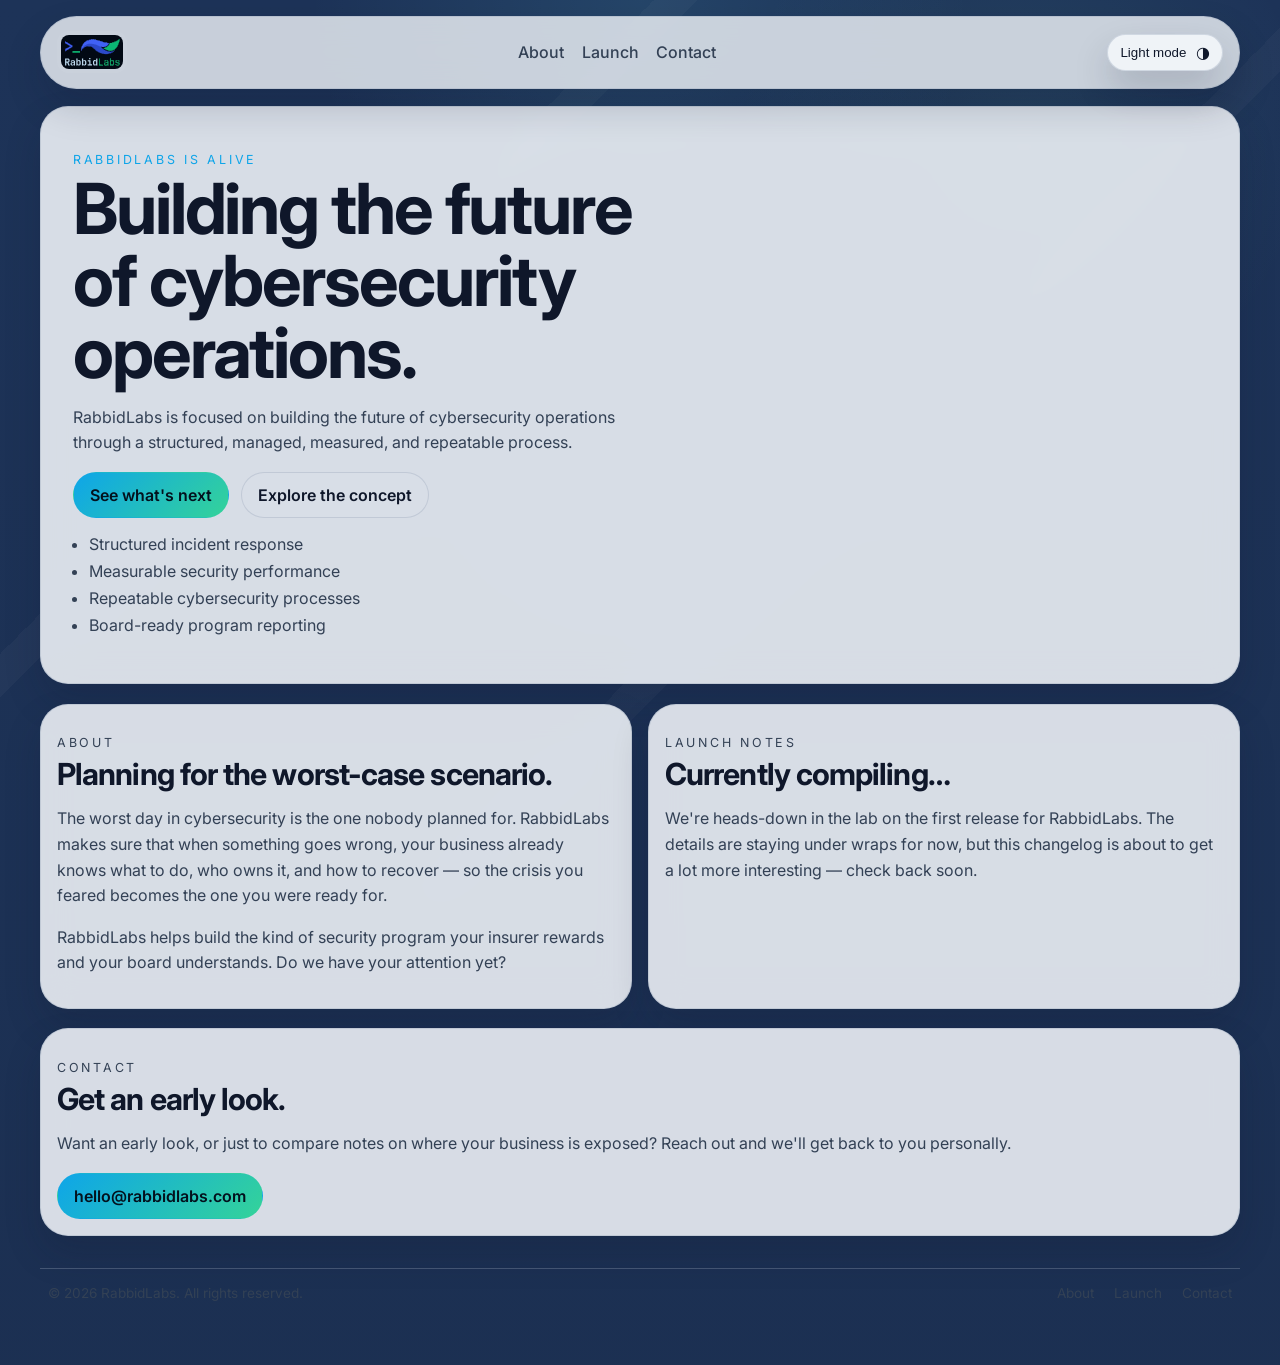
==== index.html @ acf6e3bd "Images added" ====
<!DOCTYPE html>
<html lang="en">
  <head>
    <!-- Google Tag Manager -->
    <script>(function(w,d,s,l,i){w[l]=w[l]||[];w[l].push({'gtm.start':
    new Date().getTime(),event:'gtm.js'});var f=d.getElementsByTagName(s)[0],
    j=d.createElement(s),dl=l!='dataLayer'?'&l='+l:'';j.async=true;j.src=
    'https://www.googletagmanager.com/gtm.js?id='+i+dl;f.parentNode.insertBefore(j,f);
    })(window,document,'script','dataLayer','GTM-5QXM7N29');</script>
    <!-- End Google Tag Manager -->

    <meta charset="UTF-8" />
    <meta name="viewport" content="width=device-width, initial-scale=1.0" />

    <!-- Primary Meta Tags -->
    <title>RabbidLabs | Cybersecurity Operations Consulting</title>
    <meta name="title" content="RabbidLabs | Cybersecurity Operations Consulting" />
    <meta name="description" content="RabbidLabs helps businesses build structured, measurable, and repeatable cybersecurity programs — so when something goes wrong, your team already knows what to do." />
    <meta name="author" content="RabbidLabs" />
    <meta name="robots" content="index, follow" />
    <link rel="canonical" href="https://www.rabbidlabs.com/" />
    <link rel="sitemap" type="application/xml" href="/sitemap.xml" />
    <meta name="theme-color" content="#04070f" />

    <!-- Open Graph / Social Sharing -->
    <meta property="og:type" content="website" />
    <meta property="og:url" content="https://www.rabbidlabs.com/" />
    <meta property="og:site_name" content="RabbidLabs" />
    <meta property="og:title" content="RabbidLabs | Cybersecurity Operations Consulting" />
    <meta property="og:description" content="RabbidLabs helps businesses build structured, measurable, and repeatable cybersecurity programs — so when something goes wrong, your team already knows what to do." />
    <meta property="og:image" content="https://www.rabbidlabs.com/web-app-manifest-512x512.png" />
    <meta property="og:image:alt" content="RabbidLabs logo" />

    <!-- Twitter Card -->
    <meta name="twitter:card" content="summary_large_image" />
    <meta name="twitter:url" content="https://www.rabbidlabs.com/" />
    <meta name="twitter:title" content="RabbidLabs | Cybersecurity Operations Consulting" />
    <meta name="twitter:description" content="RabbidLabs helps businesses build structured, measurable, and repeatable cybersecurity programs — so when something goes wrong, your team already knows what to do." />
    <meta name="twitter:image" content="https://www.rabbidlabs.com/web-app-manifest-512x512.png" />

    <!-- Favicon -->
    <link rel="icon" href="/favicon.ico" sizes="16x16 32x32 48x48" />
    <link rel="icon" type="image/svg+xml" href="/favicon.svg" sizes="any" />
    <link rel="icon" type="image/png" href="/favicon-96x96.png" sizes="96x96" />
    <link rel="apple-touch-icon" href="/apple-touch-icon.png" sizes="180x180" />
    <link rel="manifest" href="/site.webmanifest" />

    <!-- Fonts -->
    <link rel="preconnect" href="https://fonts.googleapis.com" />
    <link rel="preconnect" href="https://fonts.gstatic.com" crossorigin />
    <link
      href="https://fonts.googleapis.com/css2?family=Inter:wght@400;500;600;700;800&display=swap"
      rel="stylesheet"
    />
    <link rel="stylesheet" href="styles.css" />

    <!-- Structured Data: Organization -->
    <script type="application/ld+json">
    {
      "@context": "https://schema.org",
      "@type": "Organization",
      "name": "RabbidLabs",
      "url": "https://www.rabbidlabs.com",
      "logo": "https://www.rabbidlabs.com/web-app-manifest-512x512.png",
      "description": "RabbidLabs helps businesses build structured, measurable, and repeatable cybersecurity programs so they are ready when it matters most.",
      "email": "hello@rabbidlabs.com",
      "contactPoint": {
        "@type": "ContactPoint",
        "email": "hello@rabbidlabs.com",
        "contactType": "customer support"
      }
    }
    </script>

    <!-- Structured Data: WebSite (enables sitelinks search box eligibility) -->
    <script type="application/ld+json">
    {
      "@context": "https://schema.org",
      "@type": "WebSite",
      "name": "RabbidLabs",
      "url": "https://www.rabbidlabs.com"
    }
    </script>
  </head>
  <body>
    <!-- Google Tag Manager (noscript) -->
    <noscript><iframe src="https://www.googletagmanager.com/ns.html?id=GTM-5QXM7N29"
    height="0" width="0" style="display:none;visibility:hidden"></iframe></noscript>
    <!-- End Google Tag Manager (noscript) -->

    <div class="site-shell">
      <header class="topbar" id="topbar">
        <a class="brand" href="#home" aria-label="RabbidLabs home">
          <img src="images/logos/Logo.svg" alt="RabbidLabs logo" class="brand-mark" width="42" height="42" />
        </a>

        <nav class="nav-links" aria-label="Main navigation">
          <a href="#about">About</a>
          <a href="#launch">Launch</a>
          <a href="#contact">Contact</a>
        </nav>

        <button id="themeToggle" class="theme-toggle" type="button" aria-label="Toggle color theme">
          <span class="theme-label">Dark mode</span>
          <span class="theme-icon" aria-hidden="true">🌙</span>
        </button>
      </header>

      <main>
        <section class="hero card" id="home" aria-labelledby="hero-heading">
          <div class="hero-copy">
            <p class="eyebrow">RabbidLabs Is Alive</p>
            <h1 id="hero-heading">Building the future of cybersecurity operations.</h1>
            <p class="lede">
              RabbidLabs is focused on building the future of cybersecurity operations
              through a structured, managed, measured, and repeatable process.
            </p>
            <div class="hero-actions">
              <a class="button primary" href="#launch">See what's next</a>
              <a class="button secondary" href="#about">Explore the concept</a>
            </div>
            <ul class="feature-list">
              <li>Structured incident response</li>
              <li>Measurable security performance</li>
              <li>Repeatable cybersecurity processes</li>
              <li>Board-ready program reporting</li>
            </ul>
          </div>
        </section>

        <section class="grid two-up">
          <article class="card panel" id="about" aria-labelledby="about-heading">
            <p class="eyebrow">About</p>
            <h2 id="about-heading">Planning for the worst-case scenario.</h2>
            <p>
              The worst day in cybersecurity is the one nobody planned for. RabbidLabs makes sure that when something goes wrong, your business already knows what to do, who owns it, and how to recover — so the crisis you feared becomes the one you were ready for.
            </p>
            <p>
              RabbidLabs helps build the kind of security program your insurer rewards and your board understands. Do we have your attention yet?
            </p>
          </article>

          <article class="card panel" id="launch" aria-labelledby="launch-heading">
            <p class="eyebrow">Launch notes</p>
            <h2 id="launch-heading">Currently compiling&hellip;</h2>
            <p>
              We're heads-down in the lab on the first release for RabbidLabs. The details are staying under wraps for now, but this changelog is about to get a lot more interesting — check back soon.
            </p>
          </article>
        </section>

        <section class="card contact-card" id="contact" aria-labelledby="contact-heading">
          <p class="eyebrow">Contact</p>
          <h2 id="contact-heading">Get an early look.</h2>
          <p>
            Want an early look, or just to compare notes on where your business is exposed? Reach out and we'll get back to you personally.
          </p>
          <a class="button primary" href="mailto:hello@rabbidlabs.com">hello@rabbidlabs.com</a>
        </section>
      </main>

      <footer class="site-footer" aria-label="Site footer">
        <p>&copy; <span id="footer-year"></span> RabbidLabs. All rights reserved.</p>
        <nav aria-label="Footer navigation">
          <a href="#about">About</a>
          <a href="#launch">Launch</a>
          <a href="mailto:hello@rabbidlabs.com">Contact</a>
        </nav>
      </footer>
    </div>

    <script src="script.js"></script>
    <script>document.getElementById("footer-year").textContent = new Date().getFullYear();</script>
  </body>
</html>
---- styles.css ----
:root {
  color-scheme: dark;
  --bg: #04070f;
  --panel: rgba(9, 13, 22, 0.80);
  --panel-strong: rgba(14, 20, 33, 0.94);
  --border: rgba(143, 160, 188, 0.18);
  --text: #edf3ff;
  --muted: #aebad4;
  --accent: #6ee7ff;
  --accent-2: #86f4c5;
  --shadow: 0 18px 40px rgba(0, 0, 0, 0.35);
}

:root[data-theme="light"] {
  color-scheme: light;
  --bg: #1d3358;
  --panel: rgba(232, 236, 242, 0.92);
  --panel-strong: rgba(240, 244, 248, 0.98);
  --border: rgba(148, 163, 184, 0.35);
  --text: #0f172a;
  --muted: #334155;
  --accent: #0ea5e9;
  --accent-2: #34d399;
  --shadow: 0 18px 36px rgba(15, 23, 42, 0.18);
}

* { box-sizing: border-box; }
html { scroll-behavior: smooth; }

body {
  margin: 0;
  font-family: "Inter", Arial, sans-serif;
  color: var(--text);
  background:
    radial-gradient(circle at top, rgba(110, 231, 255, 0.10), transparent 22%),
    radial-gradient(circle at 80% 10%, rgba(134, 244, 197, 0.08), transparent 18%),
    linear-gradient(180deg, var(--bg) 0%, color-mix(in srgb, var(--bg) 88%, #111827 12%) 100%);
  min-height: 100vh;
}

body::before {
  content: "";
  position: fixed;
  inset: 0;
  background:
    linear-gradient(135deg, transparent 0 30%, rgba(255,255,255,0.035) 30% 32%, transparent 32% 60%, rgba(255,255,255,0.032) 60% 62%, transparent 62%),
    radial-gradient(circle at 50% 50%, rgba(110, 231, 255, 0.03), transparent 35%);
  pointer-events: none;
  opacity: 0.9;
}

.site-shell { position: relative; z-index: 1; width: min(1200px, calc(100vw - 2rem)); margin: 0 auto; padding-bottom: 3rem; }
.topbar {
  position: sticky;
  top: 0;
  z-index: 10;
  display: flex;
  align-items: center;
  justify-content: space-between;
  gap: 1rem;
  margin-top: 1rem;
  padding: 0.9rem 1rem;
  border: 1px solid var(--border);
  border-radius: 999px;
  background: color-mix(in srgb, var(--panel) 92%, transparent);
  backdrop-filter: blur(14px);
  box-shadow: var(--shadow);
  transition: transform 180ms ease, background 180ms ease, border-color 180ms ease;
}

body.scrolled .topbar { transform: translateY(4px); border-color: color-mix(in srgb, var(--border) 70%, transparent); }

.brand, .nav-links a, .button { text-decoration: none; }
.brand {
  display: inline-flex; align-items: center; gap: 0.75rem;
  color: var(--text); font-weight: 700; letter-spacing: -0.02em;
}
.brand-mark { height: 42px; width: auto; border-radius: 12px; background: rgba(255,255,255,0.04); padding: 4px; }
.nav-links { display: flex; gap: 1.1rem; align-items: center; }
.nav-links a { color: var(--muted); font-weight: 500; transition: color 150ms ease; }
.nav-links a:hover { color: var(--text); }

.theme-toggle {
  display: inline-flex; align-items: center; gap: 0.6rem;
  border: 1px solid var(--border); border-radius: 999px;
  padding: 0.5rem 0.75rem; background: var(--panel-strong); color: var(--text); cursor: pointer; box-shadow: var(--shadow);
}
.theme-icon { font-size: 1rem; }

main { display: grid; gap: 1.2rem; padding-top: 1.1rem; }
.card, .panel {
  border: 1px solid var(--border); border-radius: 28px;
  background: var(--panel); box-shadow: var(--shadow); backdrop-filter: blur(16px);
}
.hero { display: grid; grid-template-columns: 1.1fr 0.9fr; gap: 1.15rem; padding: 1rem; }
.hero-copy, .hero-panel { padding: 1rem; }
.eyebrow { text-transform: uppercase; letter-spacing: 0.22em; font-size: 0.78rem; color: var(--accent); margin-bottom: 0.4rem; }
h1, h2 { margin: 0 0 0.65rem; letter-spacing: -0.03em; line-height: 1.02; }
h1 { font-size: clamp(2.4rem, 7vw, 4.4rem); }
h2 { font-size: clamp(1.35rem, 4vw, 1.9rem); }
.lede, .panel p, .contact-card p { color: var(--muted); line-height: 1.6; }
.hero-actions { display: flex; flex-wrap: wrap; gap: 0.75rem; margin-top: 1rem; }
.button { display: inline-flex; align-items: center; justify-content: center; padding: 0.75rem 1rem; border-radius: 999px; font-weight: 600; border: 1px solid transparent; transition: transform 150ms ease, opacity 150ms ease; }
.button:hover { transform: translateY(-1px); }
.button.primary { color: #03111d; background: linear-gradient(135deg, var(--accent), var(--accent-2)); }
.button.secondary { color: var(--text); border-color: var(--border); background: rgba(255,255,255,0.04); }
.feature-list { display: grid; gap: 0.45rem; padding-left: 1rem; color: var(--muted); margin-top: 1rem; }
.hero-panel { display: grid; gap: 1rem; align-content: center; }
.hero-logo { width: 100%; max-width: 320px; justify-self: center; border-radius: 24px; background: rgba(255,255,255,0.04); padding: 0.75rem; border: 1px solid var(--border); }
.mini-card { padding: 0.9rem; border-radius: 18px; border: 1px solid var(--border); background: linear-gradient(145deg, color-mix(in srgb, var(--panel-strong) 85%, transparent), rgba(255,255,255,0.03)); }
.mini-card p { margin: 0 0 0.35rem; color: var(--accent); text-transform: uppercase; font-size: 0.78rem; letter-spacing: 0.18em; }
.mini-card strong { display: block; font-size: 1.05rem; margin-bottom: 0.2rem; }
.mini-card span { color: var(--muted); font-size: 0.95rem; }
.grid.two-up { display: grid; grid-template-columns: repeat(2, 1fr); gap: 1rem; }
.panel { padding: 1rem; }
.contact-card { padding: 1rem; }

@keyframes card-highlight {
  0%   { background: var(--panel); box-shadow: var(--shadow); }
  25%  { background: color-mix(in srgb, var(--accent) 18%, var(--panel));
         box-shadow: 0 0 0 2px color-mix(in srgb, var(--accent) 55%, transparent), var(--shadow); }
  100% { background: var(--panel); box-shadow: var(--shadow); }
}

.card.highlight { animation: card-highlight 2s ease-out; }

#about, #launch, #contact { scroll-margin-top: 6rem; }

.site-footer {
  display: flex;
  align-items: center;
  justify-content: space-between;
  flex-wrap: wrap;
  gap: 0.75rem;
  margin-top: 2rem;
  padding: 1rem 0.5rem;
  border-top: 1px solid var(--border);
  color: var(--muted);
  font-size: 0.85rem;
}
.site-footer p { margin: 0; }
.site-footer nav { display: flex; gap: 1.25rem; }
.site-footer nav a { color: var(--muted); text-decoration: none; transition: color 150ms ease; }
.site-footer nav a:hover { color: var(--text); }

@media (max-width: 980px) { .hero, .grid.two-up { grid-template-columns: 1fr; } }
@media (max-width: 760px) {
  .topbar { flex-wrap: wrap; border-radius: 24px; }
  .nav-links { width: 100%; justify-content: space-between; order: 3; }
  .theme-label { display: none; }
}
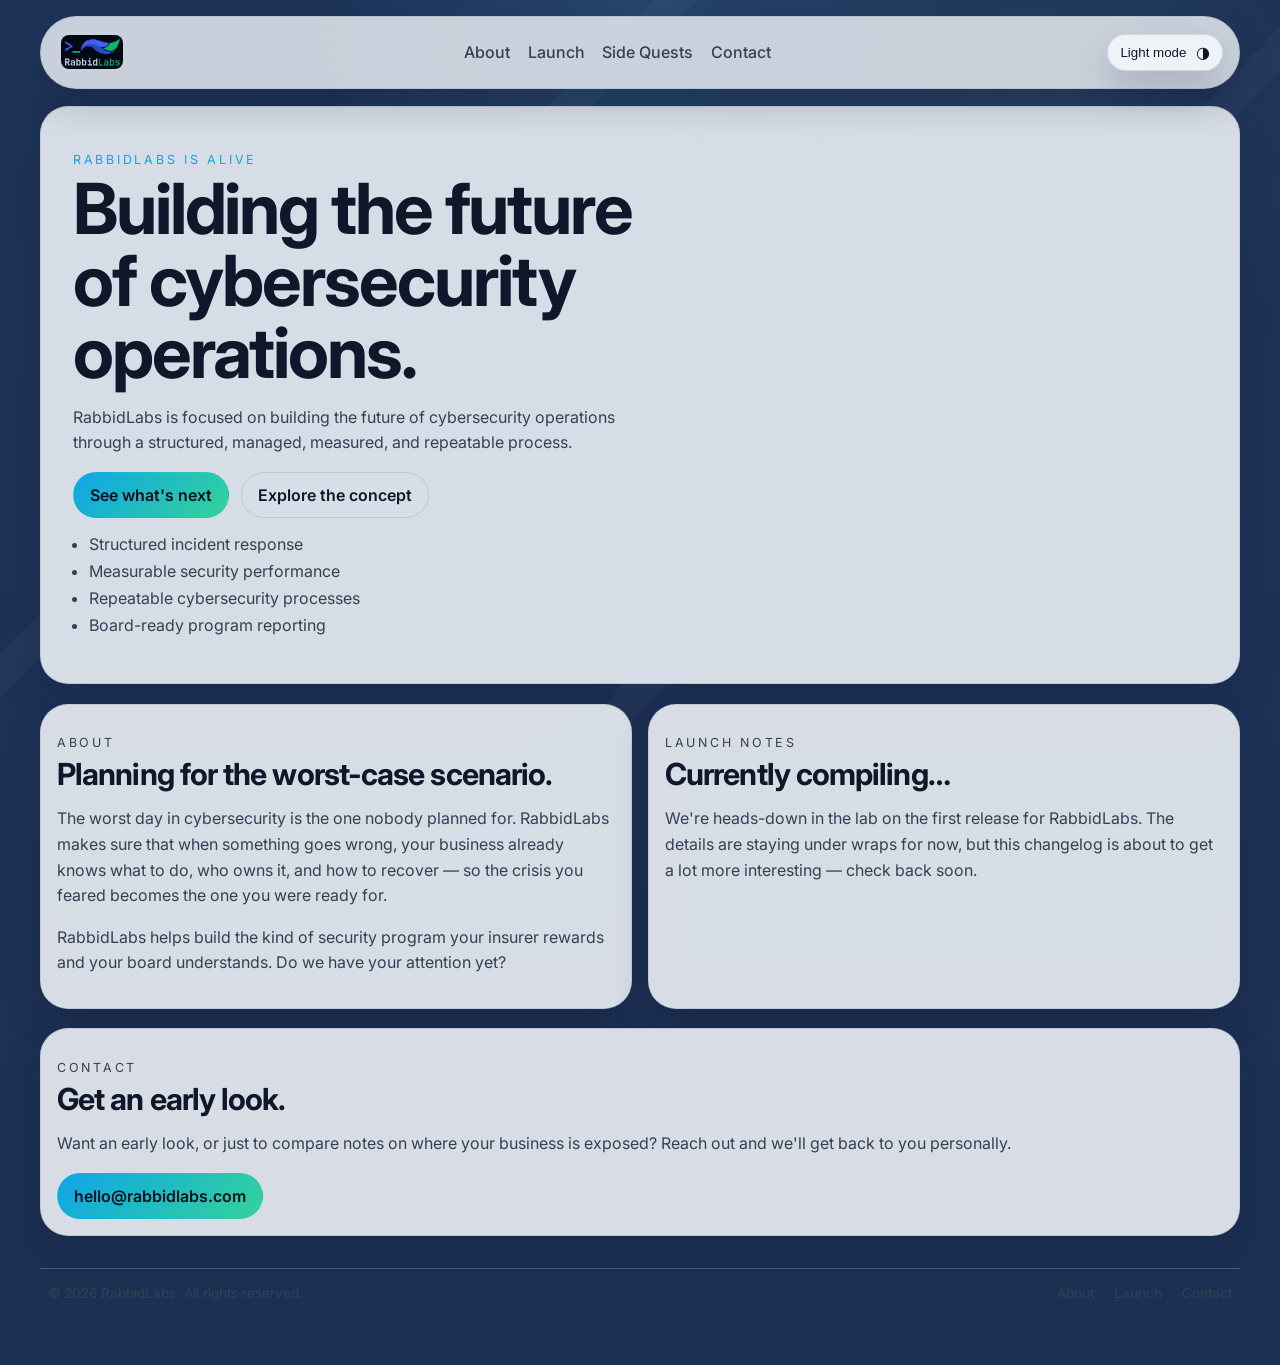
==== commit 25418a6c: "added the side quests" ====
--- a/index.html
+++ b/index.html
@@ -13,8 +13,8 @@
     <meta name="viewport" content="width=device-width, initial-scale=1.0" />
 
     <!-- Primary Meta Tags -->
-    <title>RabbidLabs | Cybersecurity Operations Consulting</title>
-    <meta name="title" content="RabbidLabs | Cybersecurity Operations Consulting" />
+    <title>RabbidLabs | Cybersecurity Operations SaaS</title>
+    <meta name="title" content="RabbidLabs | Cybersecurity Operations SaaS" />
     <meta name="description" content="RabbidLabs helps businesses build structured, measurable, and repeatable cybersecurity programs — so when something goes wrong, your team already knows what to do." />
     <meta name="author" content="RabbidLabs" />
     <meta name="robots" content="index, follow" />
@@ -26,7 +26,7 @@
     <meta property="og:type" content="website" />
     <meta property="og:url" content="https://www.rabbidlabs.com/" />
     <meta property="og:site_name" content="RabbidLabs" />
-    <meta property="og:title" content="RabbidLabs | Cybersecurity Operations Consulting" />
+    <meta property="og:title" content="RabbidLabs | Cybersecurity Operations SaaS" />
     <meta property="og:description" content="RabbidLabs helps businesses build structured, measurable, and repeatable cybersecurity programs — so when something goes wrong, your team already knows what to do." />
     <meta property="og:image" content="https://www.rabbidlabs.com/web-app-manifest-512x512.png" />
     <meta property="og:image:alt" content="RabbidLabs logo" />
@@ -34,7 +34,7 @@
     <!-- Twitter Card -->
     <meta name="twitter:card" content="summary_large_image" />
     <meta name="twitter:url" content="https://www.rabbidlabs.com/" />
-    <meta name="twitter:title" content="RabbidLabs | Cybersecurity Operations Consulting" />
+    <meta name="twitter:title" content="RabbidLabs | Cybersecurity Operations SaaS" />
     <meta name="twitter:description" content="RabbidLabs helps businesses build structured, measurable, and repeatable cybersecurity programs — so when something goes wrong, your team already knows what to do." />
     <meta name="twitter:image" content="https://www.rabbidlabs.com/web-app-manifest-512x512.png" />
 
@@ -43,6 +43,9 @@
     <link rel="icon" type="image/svg+xml" href="/favicon.svg" sizes="any" />
     <link rel="icon" type="image/png" href="/favicon-96x96.png" sizes="96x96" />
     <link rel="apple-touch-icon" href="/apple-touch-icon.png" sizes="180x180" />
+    <meta name="apple-mobile-web-app-title" content="RabbidLabs" />
+    <meta name="apple-mobile-web-app-capable" content="yes" />
+    <meta name="apple-mobile-web-app-status-bar-style" content="black-translucent" />
     <link rel="manifest" href="/site.webmanifest" />
 
     <!-- Fonts -->
@@ -97,6 +100,7 @@
         <nav class="nav-links" aria-label="Main navigation">
           <a href="#about">About</a>
           <a href="#launch">Launch</a>
+          <a href="side-quests.html">Side Quests</a>
           <a href="#contact">Contact</a>
         </nav>
 
--- a/styles.css
+++ b/styles.css
@@ -79,6 +79,7 @@
 .nav-links { display: flex; gap: 1.1rem; align-items: center; }
 .nav-links a { color: var(--muted); font-weight: 500; transition: color 150ms ease; }
 .nav-links a:hover { color: var(--text); }
+.nav-links a[aria-current="page"] { color: var(--text); font-weight: 600; }
 
 .theme-toggle {
   display: inline-flex; align-items: center; gap: 0.6rem;
@@ -124,7 +125,36 @@
 
 .card.highlight { animation: card-highlight 2s ease-out; }
 
-#about, #launch, #contact { scroll-margin-top: 6rem; }
+#about, #launch, #contact, #rabbidbracket { scroll-margin-top: 6rem; }
+
+/* Side Quests */
+.hero.single { grid-template-columns: 1fr; }
+.quest-card { display: grid; gap: 0.9rem; padding: 1.4rem 1rem; }
+.quest-card p { color: var(--muted); line-height: 1.6; margin: 0; }
+.quest-head { display: flex; align-items: center; flex-wrap: wrap; gap: 0.9rem; }
+.quest-mark {
+  height: 58px; width: auto; padding: 0.5rem 0.6rem;
+  border: 1px solid var(--border); border-radius: 18px; background: rgba(255, 255, 255, 0.04);
+}
+.quest-title { display: grid; gap: 0.1rem; margin-right: auto; }
+.quest-title .eyebrow, .quest-title h2 { margin: 0; }
+.badge {
+  display: inline-flex; align-items: center; gap: 0.4rem;
+  padding: 0.4rem 0.8rem; border-radius: 999px;
+  border: 1px solid color-mix(in srgb, var(--accent) 45%, var(--border));
+  background: color-mix(in srgb, var(--accent) 12%, transparent);
+  color: var(--accent);
+  font-size: 0.78rem; font-weight: 600; letter-spacing: 0.08em; text-transform: uppercase;
+  white-space: nowrap;
+}
+.quest-tagline { font-size: clamp(1.05rem, 2.4vw, 1.25rem); font-weight: 600; color: var(--text) !important; }
+.quest-features {
+  display: grid; grid-template-columns: repeat(2, minmax(0, 1fr)); gap: 0.45rem 1.5rem;
+  margin: 0.2rem 0; padding-left: 1.1rem; color: var(--muted); line-height: 1.5;
+}
+.stat-row { display: grid; grid-template-columns: repeat(4, minmax(0, 1fr)); gap: 0.75rem; }
+.stat-row .mini-card strong { font-size: 1.6rem; }
+.stat-row .mini-card span { font-size: 0.85rem; }
 
 .site-footer {
   display: flex;
@@ -148,4 +178,9 @@
   .topbar { flex-wrap: wrap; border-radius: 24px; }
   .nav-links { width: 100%; justify-content: space-between; order: 3; }
   .theme-label { display: none; }
+  .quest-features, .stat-row { grid-template-columns: 1fr; }
+  .quest-title { margin-right: 0; }
 }
+@media (min-width: 761px) and (max-width: 980px) {
+  .stat-row { grid-template-columns: repeat(2, minmax(0, 1fr)); }
+}
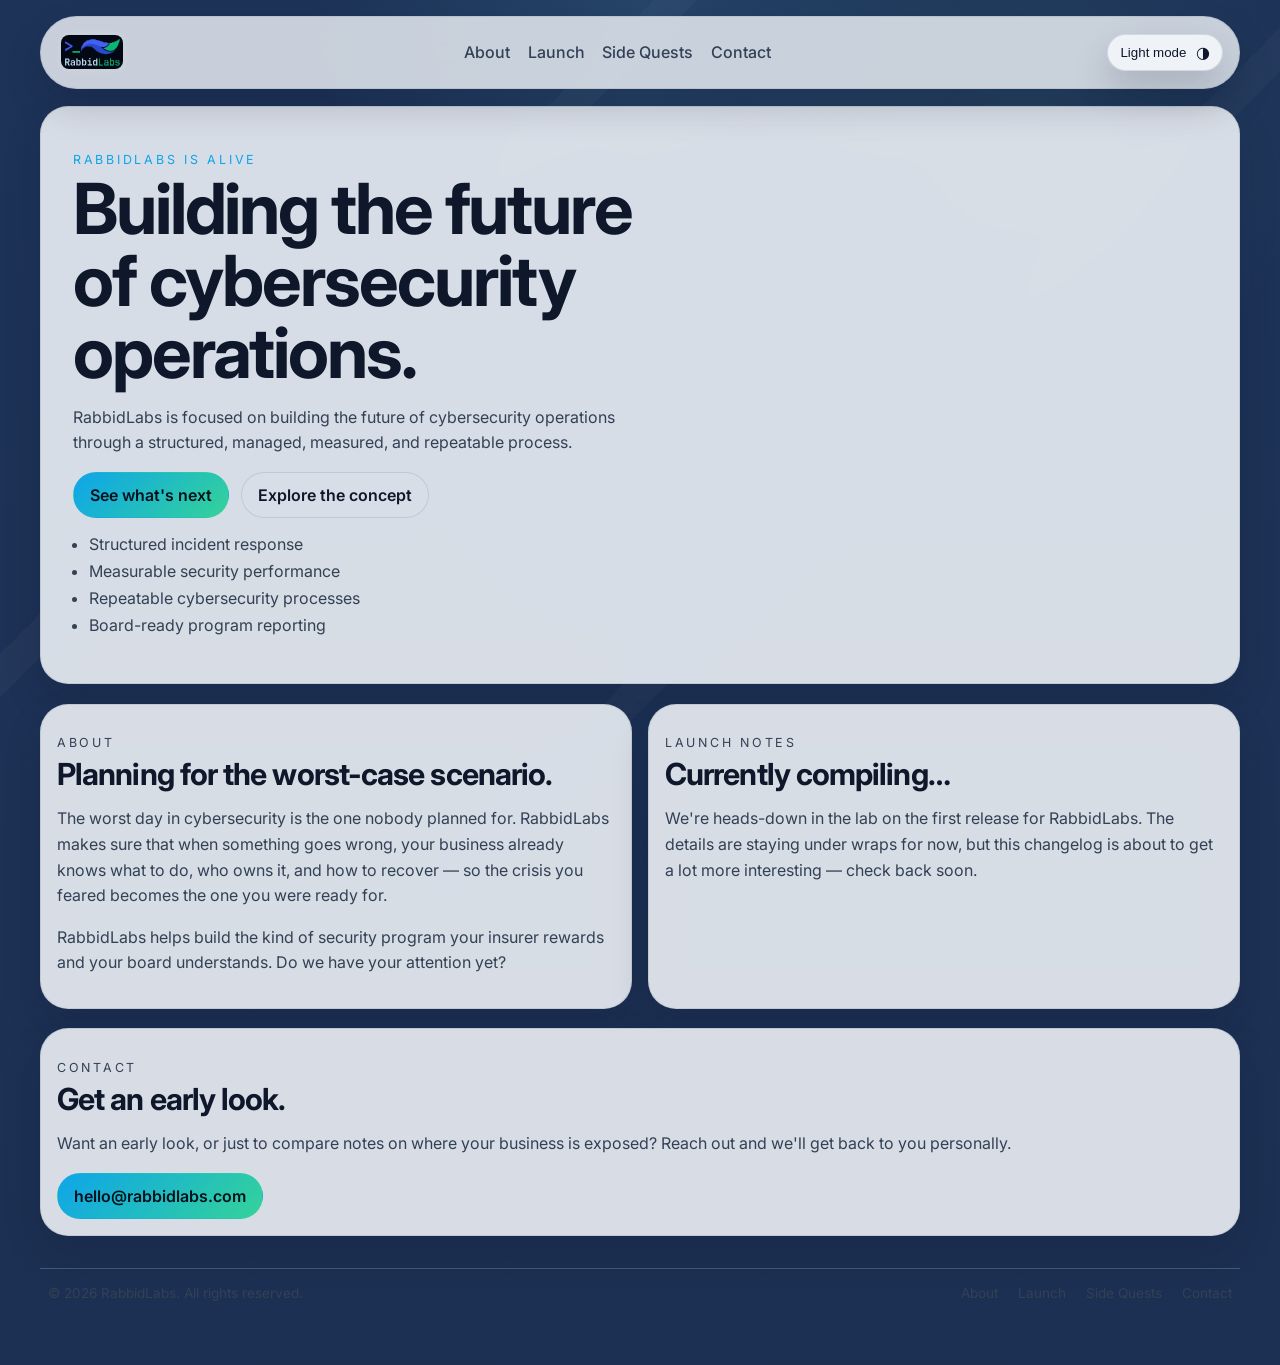
==== commit d88e5845: "Add Side Quests page and bring it in line with site conventions Adds side-quests.html featuring Rabb" ====
--- a/index.html
+++ b/index.html
@@ -168,6 +168,7 @@
         <nav aria-label="Footer navigation">
           <a href="#about">About</a>
           <a href="#launch">Launch</a>
+          <a href="side-quests.html">Side Quests</a>
           <a href="mailto:hello@rabbidlabs.com">Contact</a>
         </nav>
       </footer>
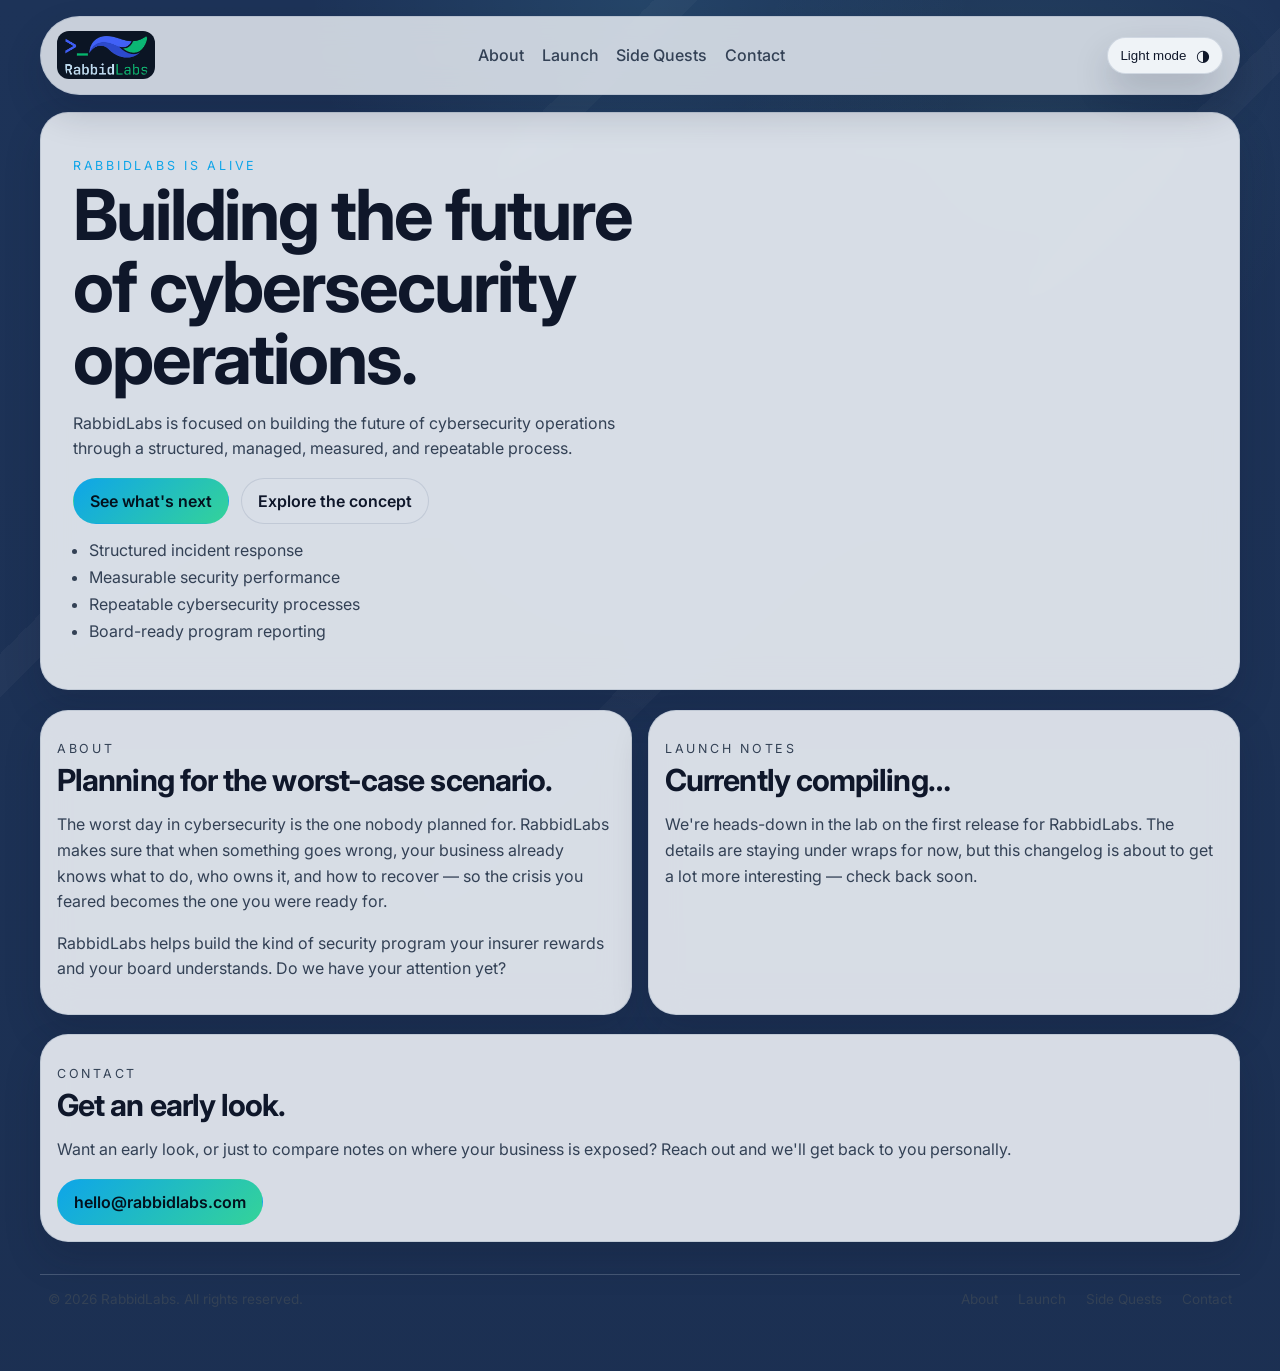
==== commit 04652022: "Fix the brand logo in the topbar The topbar used Logo.svg, an autotraced file with the dark canvas b" ====
--- a/index.html
+++ b/index.html
@@ -94,13 +94,13 @@
     <div class="site-shell">
       <header class="topbar" id="topbar">
         <a class="brand" href="#home" aria-label="RabbidLabs home">
-          <img src="images/logos/Logo.svg" alt="RabbidLabs logo" class="brand-mark" width="42" height="42" />
+          <img src="images/logos/logo-lockup.png" alt="RabbidLabs logo" class="brand-mark" width="99" height="48" />
         </a>
 
         <nav class="nav-links" aria-label="Main navigation">
           <a href="#about">About</a>
           <a href="#launch">Launch</a>
-          <a href="side-quests.html">Side Quests</a>
+          <a href="/side-quests/">Side Quests</a>
           <a href="#contact">Contact</a>
         </nav>
 
@@ -168,7 +168,7 @@
         <nav aria-label="Footer navigation">
           <a href="#about">About</a>
           <a href="#launch">Launch</a>
-          <a href="side-quests.html">Side Quests</a>
+          <a href="/side-quests/">Side Quests</a>
           <a href="mailto:hello@rabbidlabs.com">Contact</a>
         </nav>
       </footer>
--- a/styles.css
+++ b/styles.css
@@ -75,7 +75,16 @@
   display: inline-flex; align-items: center; gap: 0.75rem;
   color: var(--text); font-weight: 700; letter-spacing: -0.02em;
 }
-.brand-mark { height: 42px; width: auto; border-radius: 12px; background: rgba(255,255,255,0.04); padding: 4px; }
+.brand-mark { display: block; height: 48px; width: auto; }
+/* The wordmark is near-white (rgb 191,219,240), so on the light theme it needs a
+   dark chip behind it to stay legible. On dark it sits directly on the bar. */
+:root[data-theme="light"] .brand-mark {
+  /* box-sizing is border-box globally, so this padding sits inside the 48px and
+     the topbar keeps the same height in both themes. */
+  padding: 4px 8px;
+  border-radius: 12px;
+  background: #0b1524;
+}
 .nav-links { display: flex; gap: 1.1rem; align-items: center; }
 .nav-links a { color: var(--muted); font-weight: 500; transition: color 150ms ease; }
 .nav-links a:hover { color: var(--text); }
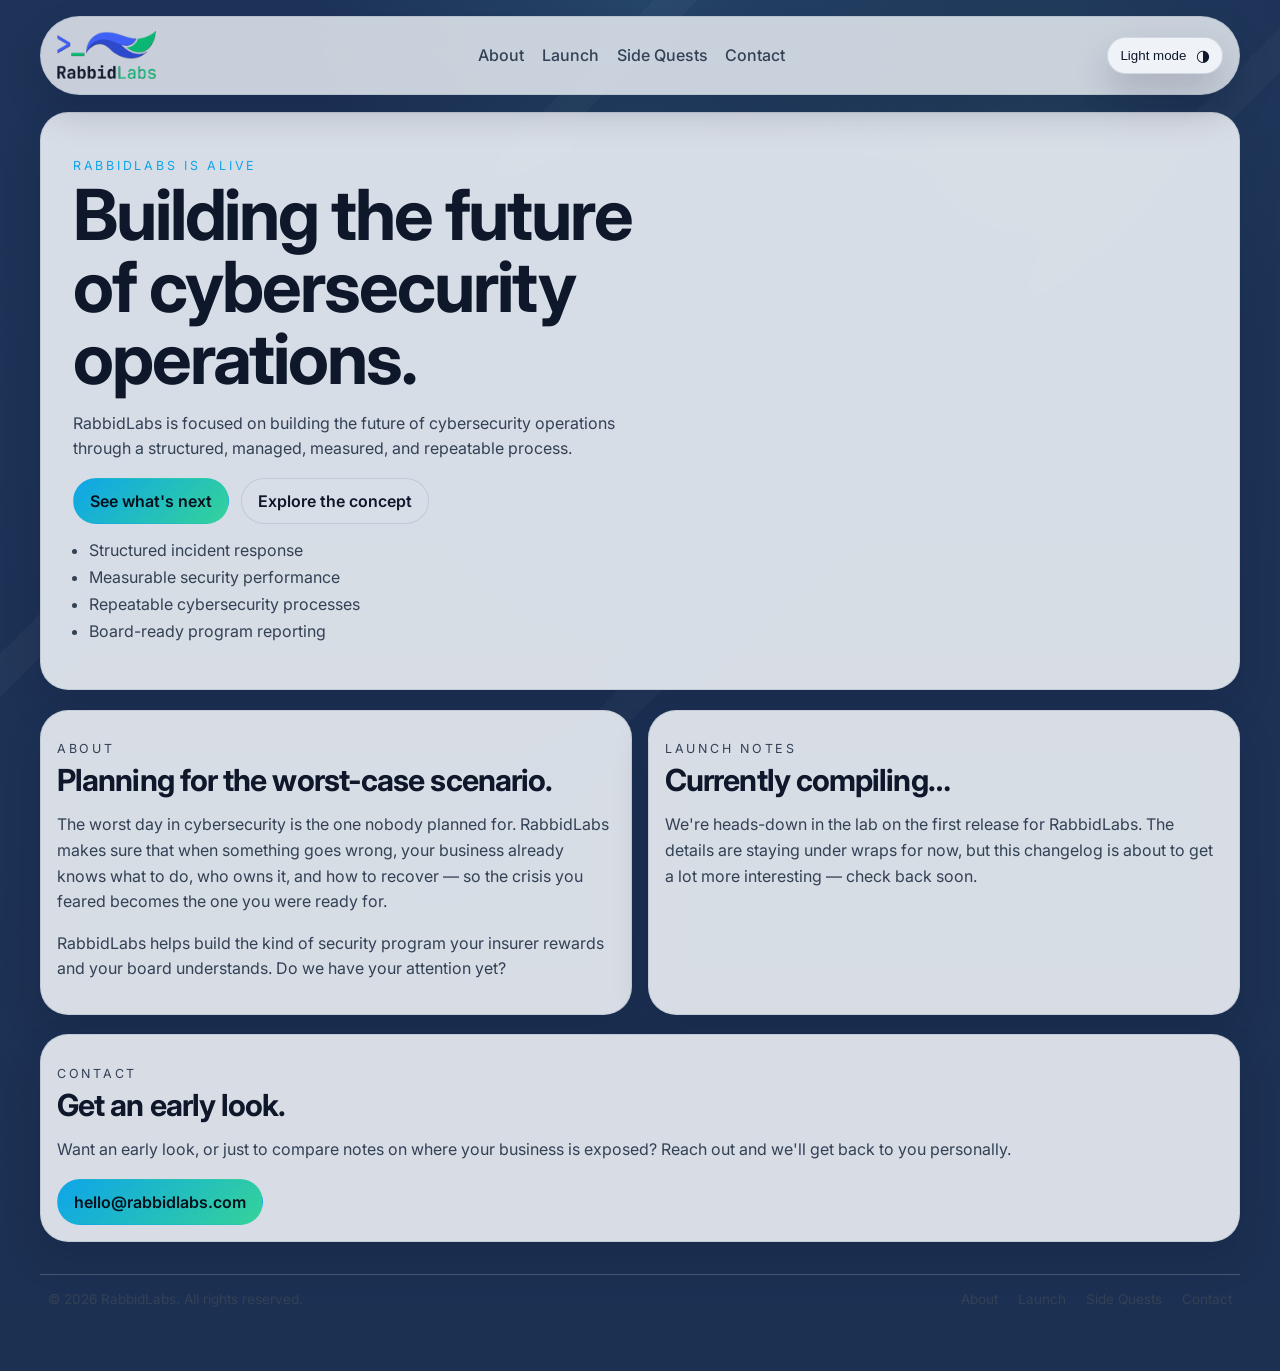
==== commit 68edf814: "Use a recoloured logo variant on the light theme The dark chip added behind the mark read as a stick" ====
--- a/index.html
+++ b/index.html
@@ -94,7 +94,8 @@
     <div class="site-shell">
       <header class="topbar" id="topbar">
         <a class="brand" href="#home" aria-label="RabbidLabs home">
-          <img src="images/logos/logo-lockup.png" alt="RabbidLabs logo" class="brand-mark" width="99" height="48" />
+          <img src="images/logos/logo-lockup.png" alt="RabbidLabs logo" class="brand-mark brand-mark-dark" width="99" height="48" />
+          <img src="images/logos/logo-lockup-light.png" alt="RabbidLabs logo" class="brand-mark brand-mark-light" width="99" height="48" />
         </a>
 
         <nav class="nav-links" aria-label="Main navigation">
--- a/styles.css
+++ b/styles.css
@@ -76,15 +76,11 @@
   color: var(--text); font-weight: 700; letter-spacing: -0.02em;
 }
 .brand-mark { display: block; height: 48px; width: auto; }
-/* The wordmark is near-white (rgb 191,219,240), so on the light theme it needs a
-   dark chip behind it to stay legible. On dark it sits directly on the bar. */
-:root[data-theme="light"] .brand-mark {
-  /* box-sizing is border-box globally, so this padding sits inside the 48px and
-     the topbar keeps the same height in both themes. */
-  padding: 4px 8px;
-  border-radius: 12px;
-  background: #0b1524;
-}
+/* The wordmark is near-white, so the light theme uses a variant with it recoloured
+   to --text. Both sit directly on the bar; no backing plate in either theme. */
+.brand-mark-light { display: none; }
+:root[data-theme="light"] .brand-mark-dark { display: none; }
+:root[data-theme="light"] .brand-mark-light { display: block; }
 .nav-links { display: flex; gap: 1.1rem; align-items: center; }
 .nav-links a { color: var(--muted); font-weight: 500; transition: color 150ms ease; }
 .nav-links a:hover { color: var(--text); }
